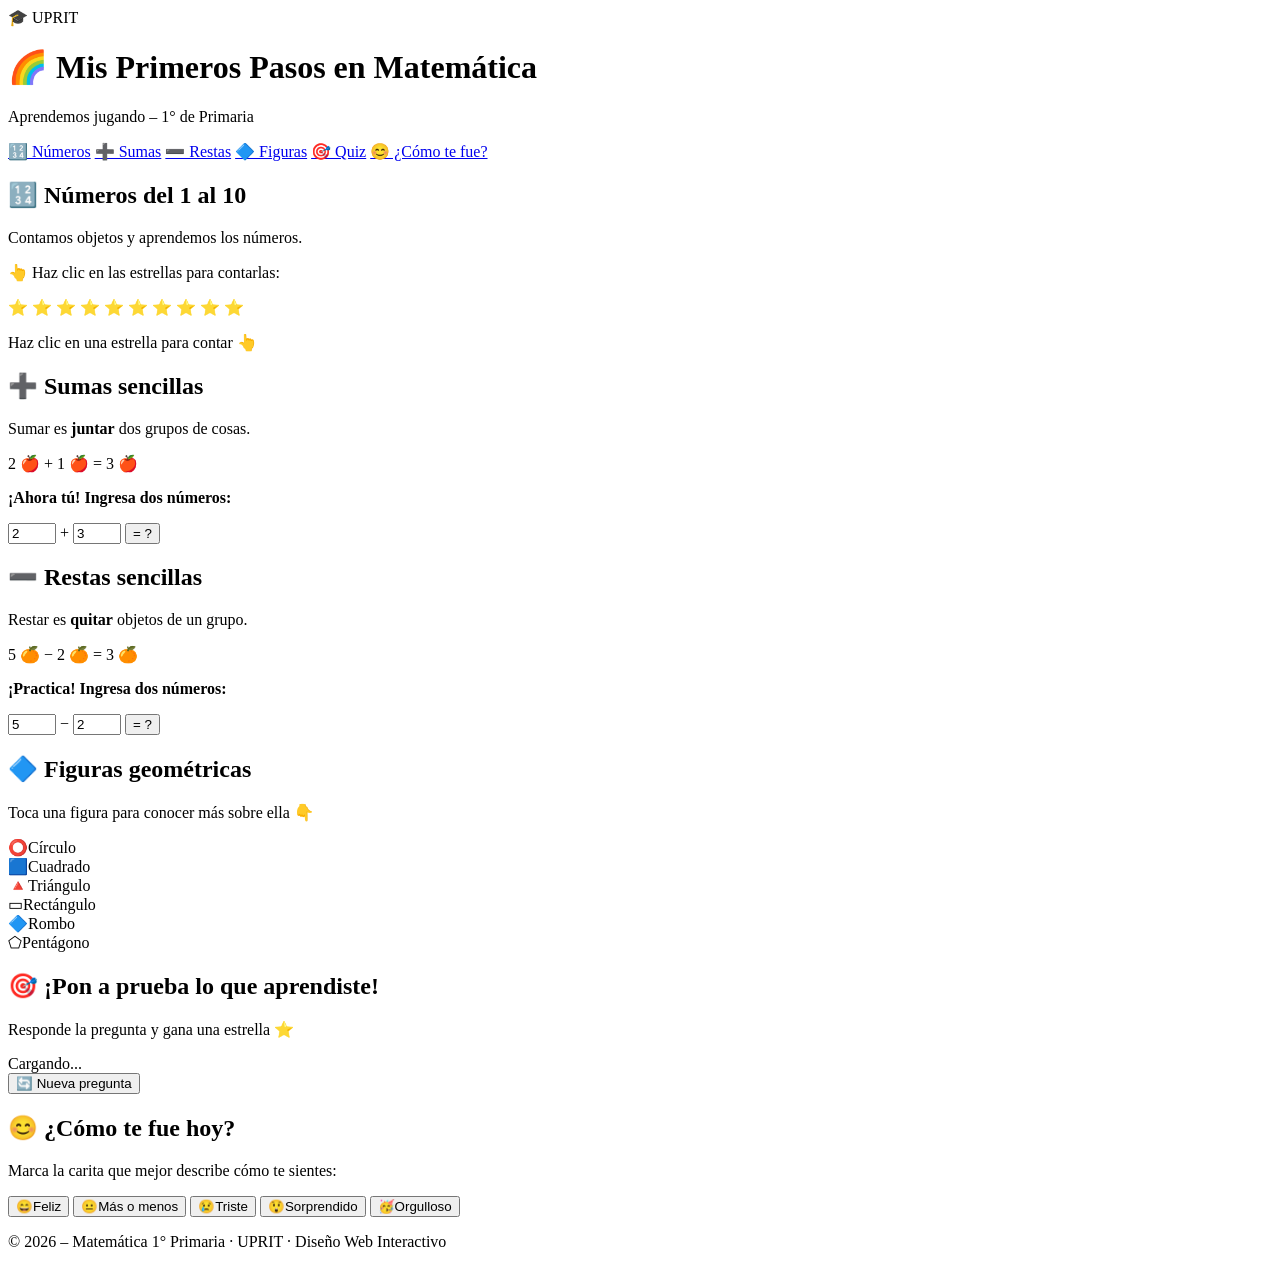
==== index.html @ 405022bc "Add files via upload" ====
<!DOCTYPE html>
<html lang="es">
<head>
  <meta charset="UTF-8">
  <meta name="viewport" content="width=device-width, initial-scale=1.0">
  <title>Mis Primeros Pasos en Matemática – UPRIT</title>
  <link rel="stylesheet" href="css/estilos.css">
</head>
<body>

<!-- ══ HEADER ══ -->
<header>
  <div class="logo-uprit">🎓 UPRIT</div>
  <h1>🌈 Mis Primeros Pasos en Matemática</h1>
  <p>Aprendemos jugando – 1° de Primaria</p>
</header>

<!-- ══ NAVEGACIÓN ══ -->
<nav>
  <a href="#numeros">🔢 Números</a>
  <a href="#suma">➕ Sumas</a>
  <a href="#resta">➖ Restas</a>
  <a href="#figuras">🔷 Figuras</a>
  <a href="#quiz">🎯 Quiz</a>
  <a href="#emocion">😊 ¿Cómo te fue?</a>
</nav>

<!-- ══ CONTENIDO PRINCIPAL ══ -->
<main>

  <!-- Sección 1: Números -->
  <section id="numeros" class="tarjeta">
    <h2>🔢 Números del 1 al 10</h2>
    <p>Contamos objetos y aprendemos los números.</p>
    <p>👆 Haz clic en las estrellas para contarlas:</p>
    <div class="estrellas">
      <span class="estrella" title="1">⭐</span>
      <span class="estrella" title="2">⭐</span>
      <span class="estrella" title="3">⭐</span>
      <span class="estrella" title="4">⭐</span>
      <span class="estrella" title="5">⭐</span>
      <span class="estrella" title="6">⭐</span>
      <span class="estrella" title="7">⭐</span>
      <span class="estrella" title="8">⭐</span>
      <span class="estrella" title="9">⭐</span>
      <span class="estrella" title="10">⭐</span>
    </div>
    <p class="contador-estrellas" id="contador-estrellas">Haz clic en una estrella para contar 👆</p>
  </section>

  <!-- Sección 2: Sumas -->
  <section id="suma" class="tarjeta">
    <h2>➕ Sumas sencillas</h2>
    <p>Sumar es <strong>juntar</strong> dos grupos de cosas.</p>
    <p class="ejemplo">2 🍎 + 1 🍎 = 3 🍎</p>
    <p style="margin-top:0.8rem; font-weight:700;">¡Ahora tú! Ingresa dos números:</p>
    <div class="calc-box">
      <input type="number" id="suma-a" min="0" max="20" value="2" />
      <span class="operador">+</span>
      <input type="number" id="suma-b" min="0" max="20" value="3" />
      <button class="btn-calc" onclick="calcularSuma()">= ?</button>
    </div>
    <p class="resultado-calc" id="resultado-suma"></p>
  </section>

  <!-- Sección 3: Restas -->
  <section id="resta" class="tarjeta">
    <h2>➖ Restas sencillas</h2>
    <p>Restar es <strong>quitar</strong> objetos de un grupo.</p>
    <p class="ejemplo">5 🍊 − 2 🍊 = 3 🍊</p>
    <p style="margin-top:0.8rem; font-weight:700;">¡Practica! Ingresa dos números:</p>
    <div class="calc-box">
      <input type="number" id="resta-a" min="0" max="20" value="5" />
      <span class="operador">−</span>
      <input type="number" id="resta-b" min="0" max="20" value="2" />
      <button class="btn-calc" onclick="calcularResta()">= ?</button>
    </div>
    <p class="resultado-calc" id="resultado-resta"></p>
  </section>

  <!-- Sección 4: Figuras -->
  <section id="figuras" class="tarjeta">
    <h2>🔷 Figuras geométricas</h2>
    <p>Toca una figura para conocer más sobre ella 👇</p>
    <div class="figuras-grid">
      <div class="figura-item" data-figura="circulo">
        <span class="icono-fig">⭕</span>Círculo
      </div>
      <div class="figura-item" data-figura="cuadrado">
        <span class="icono-fig">🟦</span>Cuadrado
      </div>
      <div class="figura-item" data-figura="triangulo">
        <span class="icono-fig">🔺</span>Triángulo
      </div>
      <div class="figura-item" data-figura="rectangulo">
        <span class="icono-fig">▭</span>Rectángulo
      </div>
      <div class="figura-item" data-figura="rombo">
        <span class="icono-fig">🔷</span>Rombo
      </div>
      <div class="figura-item" data-figura="pentagono">
        <span class="icono-fig">⬠</span>Pentágono
      </div>
    </div>
    <div id="info-figura"></div>
  </section>

  <!-- Sección 5: Quiz -->
  <section id="quiz" class="tarjeta">
    <h2>🎯 ¡Pon a prueba lo que aprendiste!</h2>
    <p>Responde la pregunta y gana una estrella ⭐</p>
    <div class="quiz-box">
      <div class="quiz-pregunta" id="quiz-pregunta">Cargando...</div>
      <div class="quiz-opciones" id="quiz-opciones"></div>
      <div class="quiz-feedback" id="quiz-feedback"></div>
      <button class="btn-nueva" onclick="nuevaPregunta()">🔄 Nueva pregunta</button>
    </div>
  </section>

  <!-- Sección 6: Emoción -->
  <section id="emocion" class="tarjeta">
    <h2>😊 ¿Cómo te fue hoy?</h2>
    <p>Marca la carita que mejor describe cómo te sientes:</p>
    <div class="emociones">
      <button class="emocion-btn" data-emocion="feliz">
        😄<span class="lbl">Feliz</span>
      </button>
      <button class="emocion-btn" data-emocion="normal">
        😐<span class="lbl">Más o menos</span>
      </button>
      <button class="emocion-btn" data-emocion="triste">
        😢<span class="lbl">Triste</span>
      </button>
      <button class="emocion-btn" data-emocion="sorpresa">
        😲<span class="lbl">Sorprendido</span>
      </button>
      <button class="emocion-btn" data-emocion="orgulloso">
        🥳<span class="lbl">Orgulloso</span>
      </button>
    </div>
    <p class="mensaje-emocion" id="mensaje-emocion"></p>
  </section>

</main>

<!-- ══ FOOTER ══ -->
<footer>
  <p>© 2026 – Matemática 1° Primaria · UPRIT · Diseño Web Interactivo</p>
</footer>

<script src="js/scripts.js"></script>
</body>
</html>
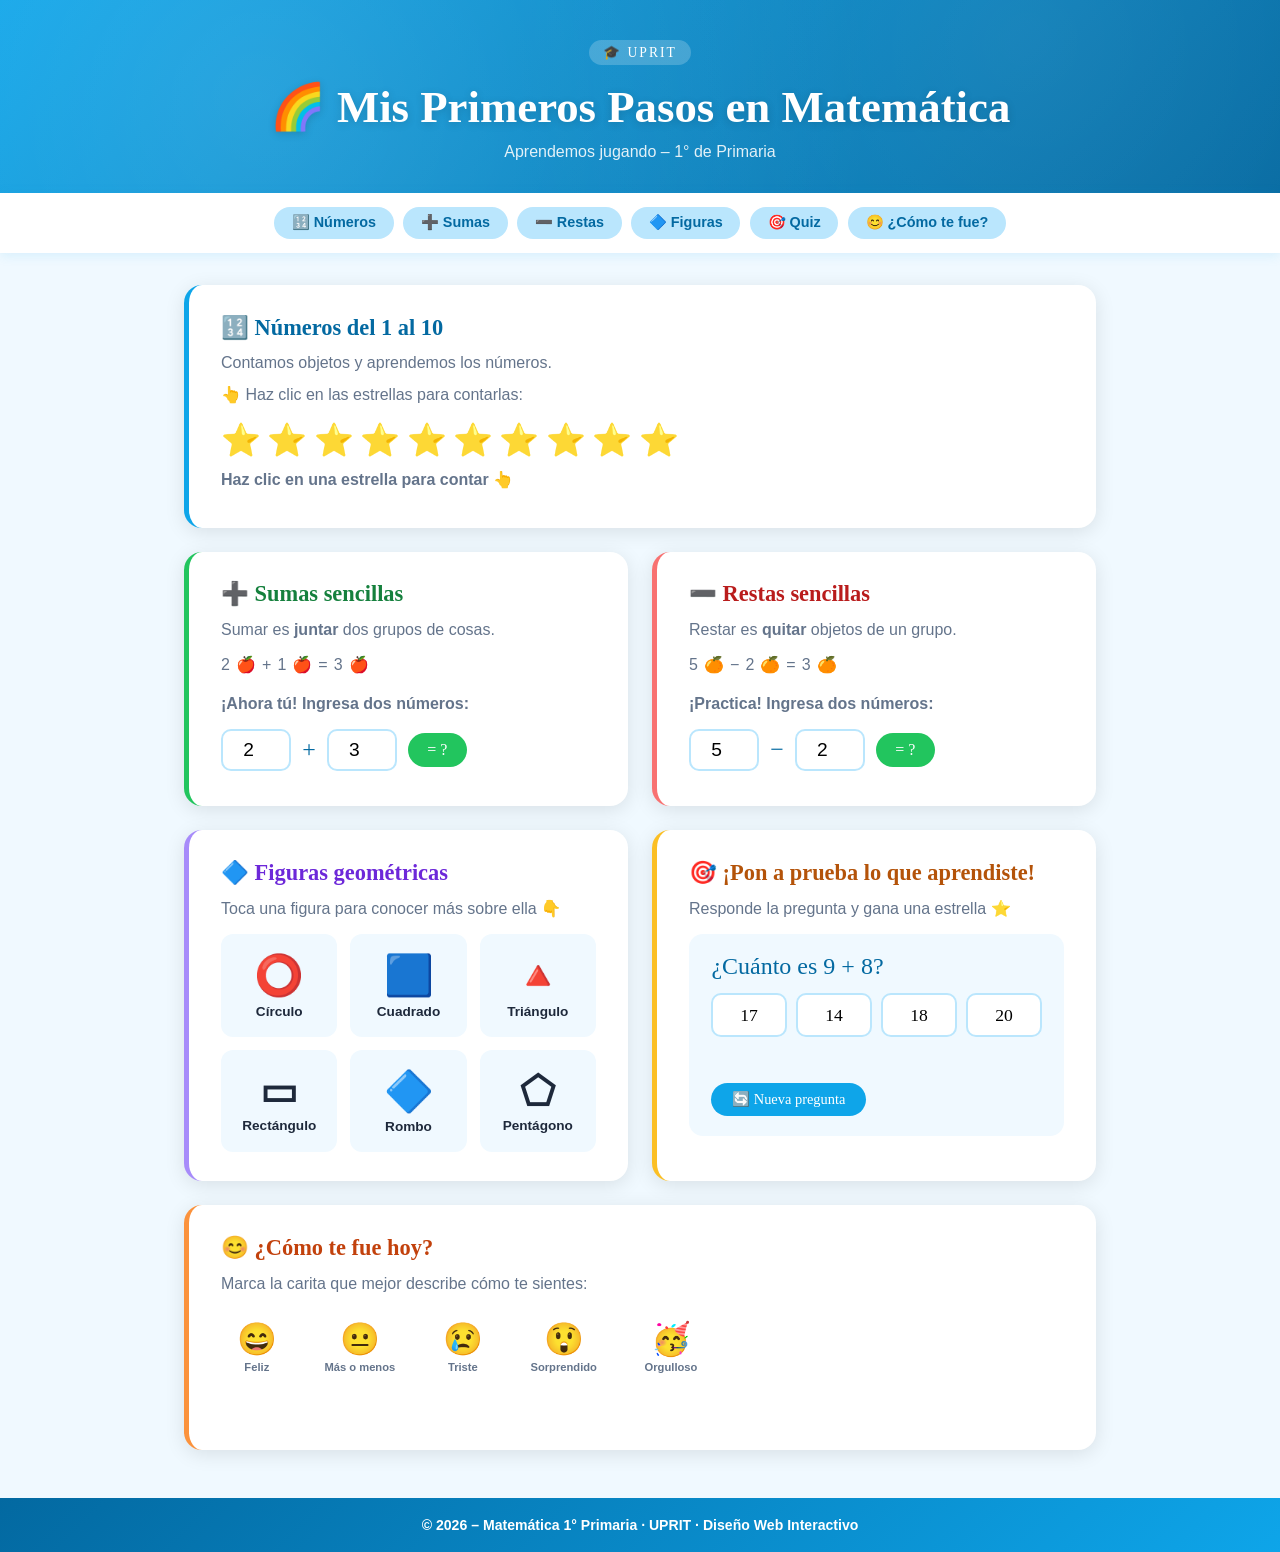
==== commit 84198cf3: "Fix stylesheet link and add script reference" ====
--- a/index.html
+++ b/index.html
@@ -4,7 +4,8 @@
   <meta charset="UTF-8">
   <meta name="viewport" content="width=device-width, initial-scale=1.0">
   <title>Mis Primeros Pasos en Matemática – UPRIT</title>
-  <link rel="stylesheet" href="css/estilos.css">
+  <link rel="stylesheet" href="estilos.css">
+<script src="scripts.js"></script>
 </head>
 <body>
 
--- a/estilos.css
+++ b/estilos.css
@@ -0,0 +1,424 @@
+/* =============================================
+   PORTAFOLIO WEB MATEMÁTICA – UPRIT
+   Diseño responsivo para laptop y móvil
+   ============================================= */
+
+@import url('https://fonts.googleapis.com/css2?family=Fredoka+One&family=Nunito:wght@400;600;700;800&display=swap');
+
+/* Variables */
+:root {
+  --azul:       #0ea5e9;
+  --azul-claro: #bae6fd;
+  --azul-dark:  #0369a1;
+  --verde:      #22c55e;
+  --amarillo:   #fbbf24;
+  --rojo:       #f87171;
+  --morado:     #a78bfa;
+  --naranja:    #fb923c;
+  --bg:         #f0f9ff;
+  --blanco:     #ffffff;
+  --texto:      #1e293b;
+  --muted:      #64748b;
+  --sombra:     0 4px 20px rgba(0,0,0,0.10);
+  --radio:      18px;
+  --font-titulo: 'Fredoka One', cursive;
+  --font-cuerpo: 'Nunito', sans-serif;
+}
+
+/* Reset */
+*, *::before, *::after {
+  margin: 0; padding: 0;
+  box-sizing: border-box;
+}
+
+html { scroll-behavior: smooth; }
+
+body {
+  font-family: var(--font-cuerpo);
+  background-color: var(--bg);
+  color: var(--texto);
+  min-height: 100vh;
+}
+
+/* ── HEADER ── */
+header {
+  background: linear-gradient(135deg, var(--azul) 0%, var(--azul-dark) 100%);
+  color: var(--blanco);
+  text-align: center;
+  padding: 2.5rem 1.5rem 2rem;
+  position: relative;
+  overflow: hidden;
+}
+
+header::before {
+  content: '';
+  position: absolute; inset: 0;
+  background: radial-gradient(circle at 20% 50%, rgba(255,255,255,0.12) 0%, transparent 60%),
+              radial-gradient(circle at 80% 20%, rgba(255,255,255,0.08) 0%, transparent 50%);
+}
+
+header .logo-uprit {
+  font-family: var(--font-titulo);
+  font-size: 0.85rem;
+  letter-spacing: 0.15em;
+  text-transform: uppercase;
+  background: rgba(255,255,255,0.2);
+  display: inline-block;
+  padding: 0.3em 1em;
+  border-radius: 999px;
+  margin-bottom: 1rem;
+  position: relative;
+}
+
+header h1 {
+  font-family: var(--font-titulo);
+  font-size: clamp(1.8rem, 5vw, 2.8rem);
+  line-height: 1.2;
+  position: relative;
+  text-shadow: 0 2px 8px rgba(0,0,0,0.15);
+}
+
+header p {
+  margin-top: 0.5rem;
+  font-size: 1rem;
+  opacity: 0.88;
+  position: relative;
+}
+
+/* ── NAV ── */
+nav {
+  background: var(--blanco);
+  box-shadow: 0 2px 12px rgba(14,165,233,0.12);
+  display: flex;
+  justify-content: center;
+  flex-wrap: wrap;
+  gap: 0.6rem;
+  padding: 0.9rem 1rem;
+  position: sticky;
+  top: 0;
+  z-index: 100;
+}
+
+nav a {
+  background: var(--azul-claro);
+  color: var(--azul-dark);
+  text-decoration: none;
+  font-weight: 700;
+  font-size: 0.9rem;
+  padding: 0.45rem 1.1rem;
+  border-radius: 999px;
+  transition: background 0.2s, color 0.2s, transform 0.15s;
+  display: flex;
+  align-items: center;
+  gap: 0.3rem;
+}
+
+nav a:hover {
+  background: var(--azul);
+  color: var(--blanco);
+  transform: translateY(-2px);
+}
+
+/* ── MAIN ── */
+main {
+  padding: 2rem 1.5rem 3rem;
+  max-width: 960px;
+  margin: 0 auto;
+  display: grid;
+  gap: 1.5rem;
+}
+
+/* ── TARJETA ── */
+.tarjeta {
+  background: var(--blanco);
+  border-radius: var(--radio);
+  box-shadow: var(--sombra);
+  padding: 1.8rem 2rem;
+  border-left: 5px solid var(--azul);
+  animation: aparecer 0.4s ease both;
+  transition: transform 0.2s, box-shadow 0.2s;
+}
+
+.tarjeta:hover {
+  transform: translateY(-3px);
+  box-shadow: 0 8px 30px rgba(14,165,233,0.15);
+}
+
+.tarjeta:nth-child(1) { border-color: var(--azul);    animation-delay: 0.05s; }
+.tarjeta:nth-child(2) { border-color: var(--verde);   animation-delay: 0.10s; }
+.tarjeta:nth-child(3) { border-color: var(--rojo);    animation-delay: 0.15s; }
+.tarjeta:nth-child(4) { border-color: var(--morado);  animation-delay: 0.20s; }
+.tarjeta:nth-child(5) { border-color: var(--amarillo);animation-delay: 0.25s; }
+.tarjeta:nth-child(6) { border-color: var(--naranja); animation-delay: 0.30s; }
+
+.tarjeta h2 {
+  font-family: var(--font-titulo);
+  font-size: 1.4rem;
+  margin-bottom: 0.6rem;
+  display: flex;
+  align-items: center;
+  gap: 0.4rem;
+}
+
+.tarjeta:nth-child(1) h2 { color: var(--azul-dark); }
+.tarjeta:nth-child(2) h2 { color: #15803d; }
+.tarjeta:nth-child(3) h2 { color: #b91c1c; }
+.tarjeta:nth-child(4) h2 { color: #6d28d9; }
+.tarjeta:nth-child(5) h2 { color: #b45309; }
+.tarjeta:nth-child(6) h2 { color: #c2410c; }
+
+.tarjeta p {
+  font-size: 1rem;
+  color: var(--muted);
+  margin-bottom: 0.4rem;
+  line-height: 1.6;
+}
+
+/* ── EJEMPLO / EMOJI BIG ── */
+.ejemplo {
+  font-size: 1.8rem;
+  margin-top: 0.6rem;
+  line-height: 1.8;
+  letter-spacing: 0.05em;
+}
+
+/* ── ESTRELLAS interactivas ── */
+.estrellas {
+  display: flex;
+  gap: 0.4rem;
+  margin-top: 0.8rem;
+  flex-wrap: wrap;
+}
+
+.estrella {
+  font-size: 2rem;
+  cursor: pointer;
+  transition: transform 0.15s;
+  user-select: none;
+  filter: grayscale(0);
+}
+
+.estrella:hover { transform: scale(1.3) rotate(-5deg); }
+.estrella.apagada { filter: grayscale(1); opacity: 0.35; }
+
+.contador-estrellas {
+  margin-top: 0.5rem;
+  font-size: 0.85rem;
+  color: var(--muted);
+  font-weight: 600;
+}
+
+/* ── CALCULADORA SUMA ── */
+.calc-box {
+  display: flex;
+  align-items: center;
+  gap: 0.7rem;
+  flex-wrap: wrap;
+  margin-top: 0.8rem;
+}
+
+.calc-box input[type="number"] {
+  width: 70px;
+  padding: 0.5rem;
+  border: 2px solid var(--azul-claro);
+  border-radius: 10px;
+  font-family: var(--font-cuerpo);
+  font-size: 1.2rem;
+  text-align: center;
+  outline: none;
+  transition: border-color 0.2s;
+}
+
+.calc-box input[type="number"]:focus {
+  border-color: var(--azul);
+}
+
+.calc-box .operador {
+  font-family: var(--font-titulo);
+  font-size: 1.5rem;
+  color: var(--azul-dark);
+}
+
+.btn-calc {
+  background: var(--verde);
+  color: var(--blanco);
+  border: none;
+  border-radius: 999px;
+  padding: 0.5rem 1.2rem;
+  font-family: var(--font-titulo);
+  font-size: 1rem;
+  cursor: pointer;
+  transition: background 0.2s, transform 0.15s;
+}
+
+.btn-calc:hover { background: #16a34a; transform: scale(1.05); }
+
+.resultado-calc {
+  font-family: var(--font-titulo);
+  font-size: 1.3rem;
+  color: var(--azul-dark);
+  min-width: 80px;
+}
+
+/* ── FIGURAS GEOMÉTRICAS ── */
+.figuras-grid {
+  display: grid;
+  grid-template-columns: repeat(auto-fill, minmax(110px, 1fr));
+  gap: 0.8rem;
+  margin-top: 0.8rem;
+}
+
+.figura-item {
+  background: var(--bg);
+  border-radius: 12px;
+  padding: 1rem 0.5rem;
+  text-align: center;
+  font-size: 0.85rem;
+  font-weight: 700;
+  color: var(--texto);
+  cursor: pointer;
+  transition: transform 0.2s, box-shadow 0.2s;
+  border: 2px solid transparent;
+}
+
+.figura-item:hover {
+  transform: translateY(-4px) rotate(-2deg);
+  box-shadow: 0 6px 18px rgba(0,0,0,0.12);
+  border-color: var(--morado);
+}
+
+.figura-item .icono-fig { font-size: 2.5rem; display: block; margin-bottom: 0.3rem; }
+
+/* ── EMOCIONES ── */
+.emociones {
+  display: flex;
+  gap: 1rem;
+  margin-top: 0.8rem;
+  flex-wrap: wrap;
+}
+
+.emocion-btn {
+  background: none;
+  border: 3px solid transparent;
+  border-radius: 12px;
+  padding: 0.5rem 0.8rem;
+  font-size: 2rem;
+  cursor: pointer;
+  transition: transform 0.2s, border-color 0.2s, background 0.2s;
+  display: flex;
+  flex-direction: column;
+  align-items: center;
+  gap: 0.2rem;
+}
+
+.emocion-btn span.lbl {
+  font-size: 0.7rem;
+  font-weight: 700;
+  color: var(--muted);
+}
+
+.emocion-btn:hover { transform: scale(1.2); border-color: var(--amarillo); background: #fef9c3; }
+.emocion-btn.seleccionado { border-color: var(--verde); background: #dcfce7; }
+
+.mensaje-emocion {
+  margin-top: 0.5rem;
+  font-weight: 700;
+  font-size: 1rem;
+  color: var(--azul-dark);
+  min-height: 1.4rem;
+}
+
+/* ── QUIZ / PREGUNTA ALEATORIA ── */
+.quiz-box {
+  background: var(--bg);
+  border-radius: 14px;
+  padding: 1.2rem 1.4rem;
+  margin-top: 0.8rem;
+}
+
+.quiz-pregunta {
+  font-family: var(--font-titulo);
+  font-size: 1.5rem;
+  color: var(--azul-dark);
+  margin-bottom: 0.8rem;
+}
+
+.quiz-opciones {
+  display: grid;
+  grid-template-columns: repeat(auto-fill, minmax(70px, 1fr));
+  gap: 0.6rem;
+}
+
+.quiz-opcion {
+  background: var(--blanco);
+  border: 2px solid var(--azul-claro);
+  border-radius: 10px;
+  padding: 0.6rem;
+  font-family: var(--font-titulo);
+  font-size: 1.1rem;
+  cursor: pointer;
+  transition: all 0.2s;
+  text-align: center;
+}
+
+.quiz-opcion:hover { background: var(--azul-claro); border-color: var(--azul); }
+.quiz-opcion.correcto { background: #dcfce7; border-color: var(--verde); color: #15803d; }
+.quiz-opcion.incorrecto { background: #fee2e2; border-color: var(--rojo); color: #b91c1c; }
+
+.quiz-feedback {
+  margin-top: 0.7rem;
+  font-weight: 700;
+  font-size: 1rem;
+  min-height: 1.4rem;
+}
+
+.btn-nueva {
+  margin-top: 0.8rem;
+  background: var(--azul);
+  color: var(--blanco);
+  border: none;
+  border-radius: 999px;
+  padding: 0.5rem 1.3rem;
+  font-family: var(--font-titulo);
+  font-size: 0.9rem;
+  cursor: pointer;
+  transition: background 0.2s, transform 0.15s;
+}
+
+.btn-nueva:hover { background: var(--azul-dark); transform: scale(1.05); }
+
+/* ── FOOTER ── */
+footer {
+  background: linear-gradient(135deg, var(--azul-dark) 0%, var(--azul) 100%);
+  color: var(--blanco);
+  text-align: center;
+  padding: 1.2rem 1rem;
+  font-size: 0.88rem;
+  font-weight: 600;
+}
+
+/* ── ANIMACIONES ── */
+@keyframes aparecer {
+  from { opacity: 0; transform: translateY(20px); }
+  to   { opacity: 1; transform: translateY(0); }
+}
+
+/* ── RESPONSIVE ── */
+@media (max-width: 600px) {
+  nav { gap: 0.4rem; padding: 0.7rem 0.8rem; }
+  nav a { font-size: 0.8rem; padding: 0.4rem 0.8rem; }
+
+  main { padding: 1.2rem 1rem 2rem; gap: 1.2rem; }
+  .tarjeta { padding: 1.3rem 1.2rem; }
+
+  .calc-box { gap: 0.4rem; }
+  .calc-box input[type="number"] { width: 58px; font-size: 1rem; }
+
+  .figuras-grid { grid-template-columns: repeat(2, 1fr); }
+}
+
+@media (min-width: 768px) {
+  main { grid-template-columns: 1fr 1fr; }
+  .tarjeta:first-child,
+  .tarjeta:last-child { grid-column: 1 / -1; }
+}
